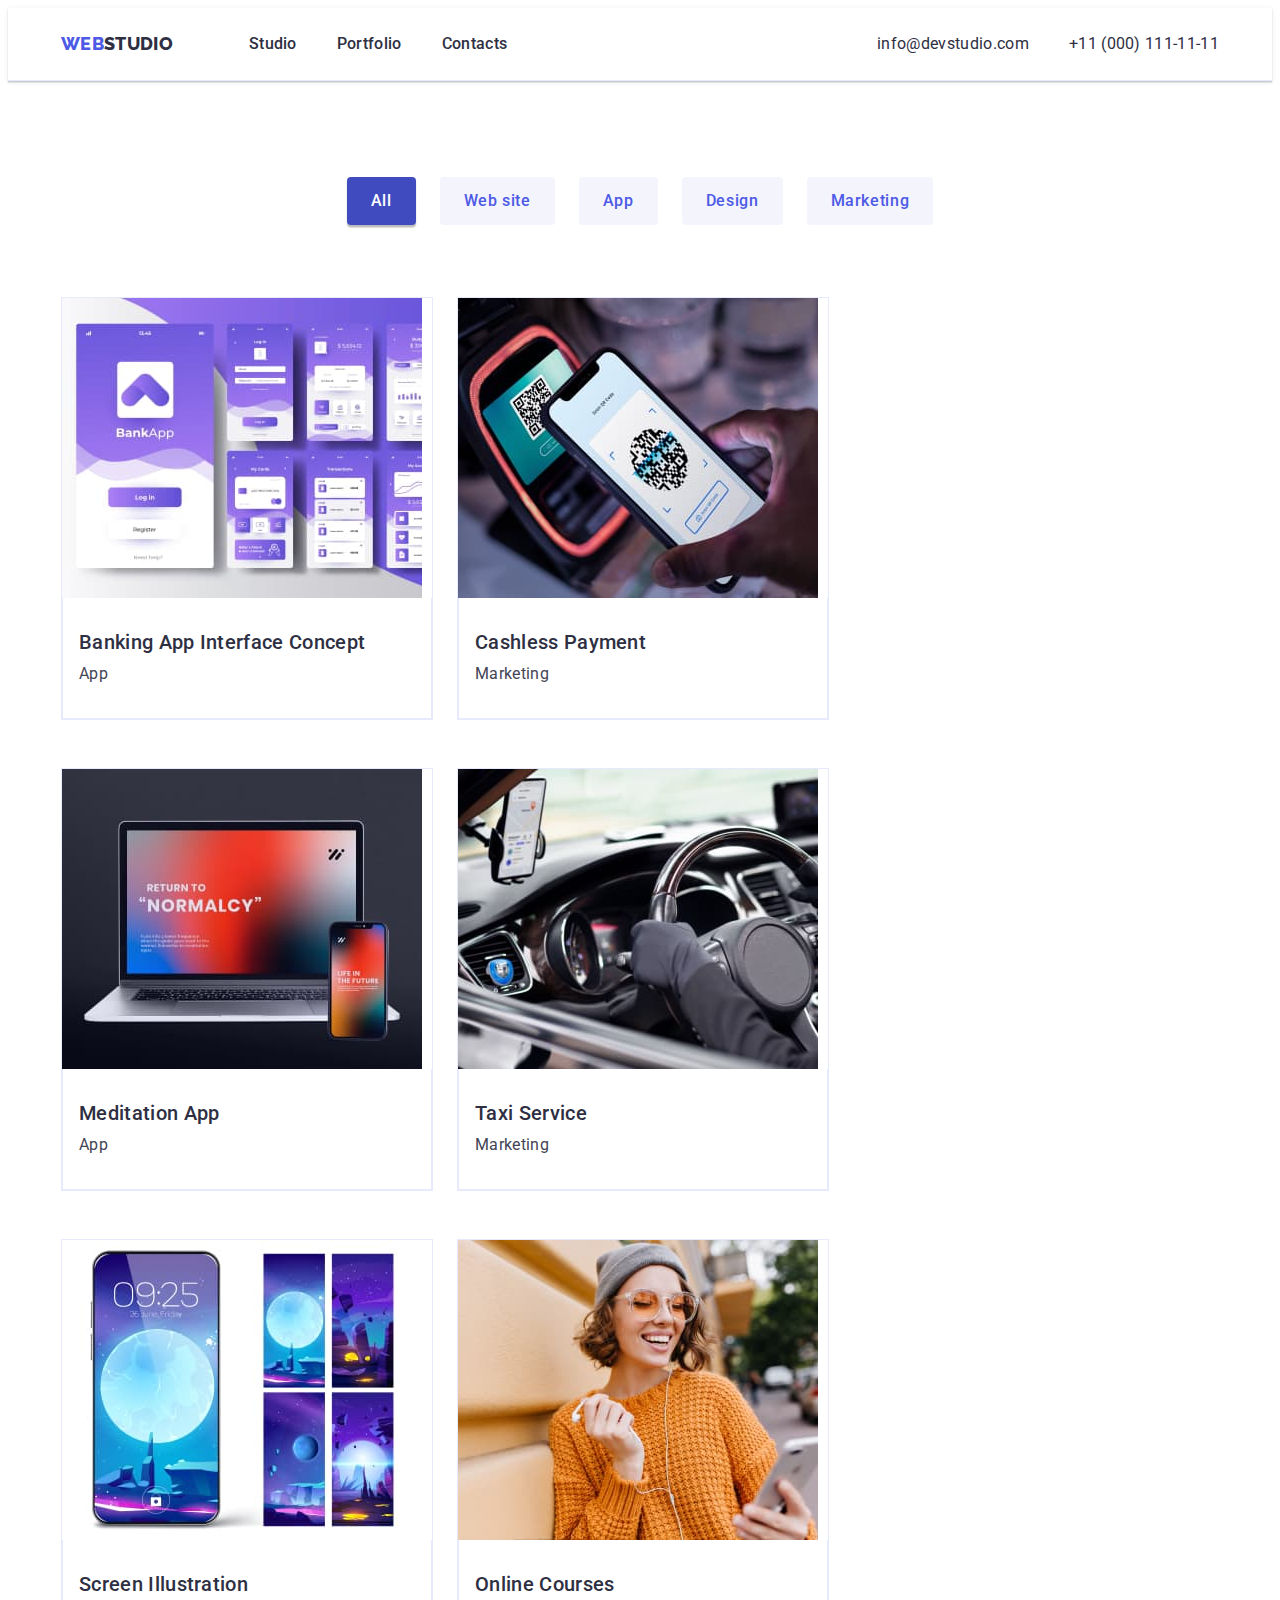
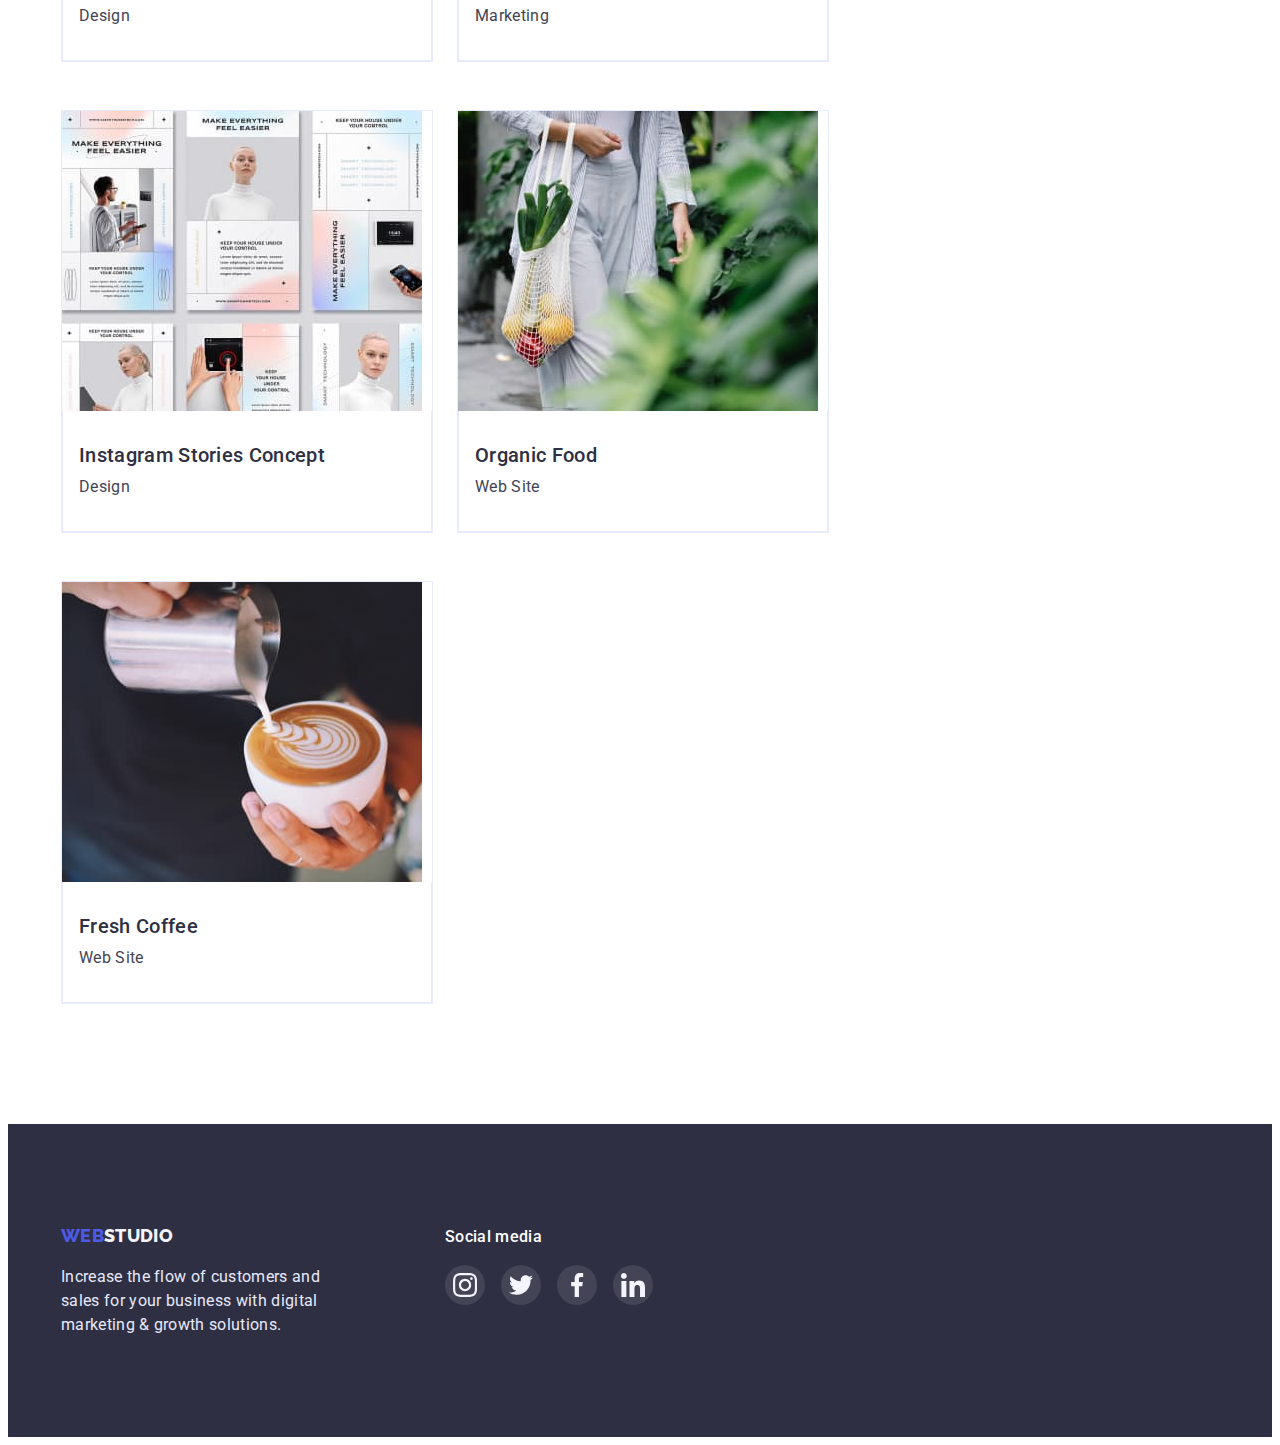
==== portfolio.html @ 4497f5fb "updates" ====
<!DOCTYPE html>
<html lang="en">
  <head>
    <meta charset="UTF-8" />
    <meta http-equiv="X-UA-Compatible" content="IE=edge" />
    <meta name="viewport" content="width=device-width, initial-scale=1.0" />
    <title>WebStudio</title>
    <link rel="preconnect" href="https://fonts.googleapis.com" />
    <link rel="preconnect" href="https://fonts.gstatic.com" crossorigin />
    <link
      href="https://fonts.googleapis.com/css2?family=Raleway:wght@800&family=Roboto:wght@400;500;700;900&display=swap"
      rel="stylesheet"
    />
    <link
      rel="stylesheet"
      href="https://cdnjs.cloudflare.com/ajax/libs/modern-normalize/1.1.0/modern-normalize.min.css"
      integrity="sha512-wpPYUAdjBVSE4KJnH1VR1HeZfpl1ub8YT/NKx4PuQ5NmX2tKuGu6U/JRp5y+Y8XG2tV+wKQpNHVUX03MfMFn9Q=="
      crossorigin="anonymous"
      referrerpolicy="no-referrer"
    />
    <link rel="stylesheet" href="./css/style.css" />
  </head>

  <body>
    <header class="header">
      <div class="container header-container">
        <nav class="header-navigation">
          <a class="header-logo logo link" href="./index.html">
            <span class="accent">Web</span>Studio</a
          >
          <ul class="header-list list">
            <li class="header-item">
              <a class="header-link link" href="./index.html">Studio</a>
            </li>
            <li class="header-item">
              <a class="header-link link" href="./portfolio.html">Portfolio</a>
            </li>
            <li class="header-item">
              <a class="header-link link" href="">Contacts</a>
            </li>
          </ul>
        </nav>

        <address class="header-address">
          <ul class="header-address-list list">
            <li class="header-contact">
              <a
                class="header-address-link link"
                href="mailto:info@devstudio.com"
                >info@devstudio.com</a
              >
            </li>
            <li class="header-contact">
              <a class="header-address-link link" href="tel:+110001111111"
                >+11 (000) 111-11-11</a
              >
            </li>
          </ul>
        </address>
      </div>
    </header>

    <main>
      <section class="projects">
        <div class="container">
          <h1 class="visually-hidden">List of Projects</h1>
          <ul class="filter-list list">
            <li class="filter-item">
              <button class="filter-button filter-current" type="button">
                All
              </button>
            </li>
            <li class="filter-item">
              <button class="filter-button" type="button">Web site</button>
            </li>
            <li class="filter-item">
              <button class="filter-button" type="button">App</button>
            </li>
            <li class="filter-item">
              <button class="filter-button" type="button">Design</button>
            </li>
            <li class="filter-item">
              <button class="filter-button" type="button">Marketing</button>
            </li>
          </ul>

          <ul class="projects-list list">
            <li class="projects-backgr">
              <a href="" class="projects-link link">
                <img src="./img/bank.jpg" alt="bankingapp" width="360" />
                <div class="projects-list-wrap">
                  <h2 class="concept-item">Banking App Interface Concept</h2>
                  <p class="projects-text">App</p>
                </div>
              </a>
            </li>

            <li class="projects-backgr">
              <a href="" class="projects-link link">
                <img
                  src="./img/payment.jpg"
                  alt="cashlesspayment"
                  width="360"
                />
                <div class="projects-list-wrap">
                  <h2 class="concept-item">Cashless Payment</h2>
                  <p class="projects-text">Marketing</p>
                </div>
              </a>
            </li>

            <li class="projects-backgr">
              <a href="" class="projects-link link">
                <img
                  src="./img/meditation.jpg"
                  alt="meditationapp"
                  width="360"
                />
                <div class="projects-list-wrap">
                  <h2 class="concept-item">Meditation App</h2>
                  <p class="projects-text">App</p>
                </div>
              </a>
            </li>

            <li class="projects-backgr">
              <a href="" class="projects-link link">
                <img src="./img/taxi.jpg" alt="taxiservice" width="360" />
                <div class="projects-list-wrap">
                  <h2 class="concept-item">Taxi Service</h2>
                  <p class="projects-text">Marketing</p>
                </div>
              </a>
            </li>

            <li class="projects-backgr">
              <a href="" class="projects-link link">
                <img
                  src="./img/screen.jpg"
                  alt="screenillustration"
                  width="360"
                />
                <div class="projects-list-wrap">
                  <h2 class="concept-item">Screen Illustration</h2>
                  <p class="projects-text">Design</p>
                </div>
              </a>
            </li>

            <li class="projects-backgr">
              <a href="" class="projects-link link">
                <img
                  src="./img/onlinecourses.jpg"
                  alt="onlinecourses"
                  width="360"
                />
                <div class="projects-list-wrap">
                  <h2 class="concept-item">Online Courses</h2>
                  <p class="projects-text">Marketing</p>
                </div>
              </a>
            </li>

            <li class="projects-backgr">
              <a href="" class="projects-link link">
                <img
                  src="./img/instagram.jpg"
                  alt="instagramstoriesconcept"
                  width="360"
                />
                <div class="projects-list-wrap">
                  <h2 class="concept-item">Instagram Stories Concept</h2>
                  <p class="projects-text">Design</p>
                </div>
              </a>
            </li>

            <li class="projects-backgr">
              <a href="" class="projects-link link">
                <img
                  src="./img/organicfood.jpg"
                  alt="organicfood"
                  width="360"
                />
                <div class="projects-list-wrap">
                  <h2 class="concept-item">Organic Food</h2>
                  <p class="projects-text">Web Site</p>
                </div>
              </a>
            </li>

            <li class="projects-backgr">
              <a href="" class="projects-link link">
                <img
                  src="./img/freshcoffee.jpg"
                  alt="freshcoffee"
                  width="360"
                />
                <div class="projects-list-wrap">
                  <h2 class="concept-item">Fresh Coffee</h2>
                  <p class="projects-text">Web Site</p>
                </div>
              </a>
            </li>
          </ul>
        </div>
      </section>
    </main>

    <!--WebStudio-->
    <footer class="footer">
      <div class="footer-container">
        <div class="footer-description">
          <a class="footer-logo logo link" href="./index.html">
            <span class="accent">Web</span
            ><span class="accent-logo">Studio</span></a
          >
          <p class="footer-text">
            Increase the flow of customers and sales for your business with
            digital marketing & growth solutions.
          </p>
        </div>
        <div class="footer-soc">
          <p class="footer-soc-title">Social media</p>
          <ul class="footer-soc-list list">
            <li class="footer-soc-item list">
              <a class="footer-soc-link link" href>
                <svg class="footer-soc-icon" width="24" height="24">
                  <use href="./images/icons.svg#icon-instagram"></use>
                </svg>
              </a>
            </li>
            <li class="footer-soc-item">
              <a class="footer-soc-link link" href>
                <svg class="footer-soc-icon" width="24" height="24">
                  <use href="./images/icons.svg#icon-twitter"></use>
                </svg>
              </a>
            </li>
            <li class="footer-soc-item">
              <a class="footer-soc-link link" href>
                <svg class="footer-soc-icon" width="24" height="24">
                  <use href="./images/icons.svg#icon-facebook"></use>
                </svg>
              </a>
            </li>
            <li class="footer-soc-item">
              <a class="footer-soc-link link" href>
                <svg class="footer-soc-icon" width="24" height="24">
                  <use href="./images/icons.svg#icon-linkedin"></use>
                </svg>
              </a>
            </li>
          </ul>
        </div>
      </div>
    </footer>
  </body>
</html>
---- css/style.css ----
:root {
--main-color:#434455;
--primary-color: #2E2F42;
--secondory-color: #F4F4FD;
--secondary-font-color:#FFFFFF;
--accent-color: #4D5AE5;
--hover-color:#404BBF;
--footer-text:#E7E9FC;

}

p,h1,h2,h3,h4,h5,h6 {
  margin: 0;
}

ul {
  margin: 0;
  padding-left: 0;
}
img {
  display: block;
}

 button {
  cursor: pointer;
 }

 address {
  font-style: normal;
 }


body {
font-family: 'Roboto', sans-serif;
color:var(--primary-color);
font-size: 16px;
line-height: 1.5;
letter-spacing: 0.02em;
}
.container {
  display: inherit;
  width: 100%;
  max-width: 1158px;
  padding: 0 15px;
  margin: 0 auto;
}

address {
  font:inherit;
}

.link {
text-decoration: none;
color: inherit;
font: inherit;
}

.list {
list-style: none;
}

.section {
  padding-bottom: 120px;
  padding-top: 120px;
}

.section-service {
  margin-top: 0;
  padding-bottom: 120px;
}
/*-------------HEADER--------------- */

.header {
  background-color:var(--secondary-font-color);
  border-bottom:1px solid var(--footer-text);
  box-shadow: 0px 2px 1px rgba(46, 47, 66, 0.08), 0px 1px 1px rgba(46, 47, 66, 0.16), 0px 1px 6px rgba(46, 47, 66, 0.08);
}

.header-container {
  display: flex;
  align-items: center;
}

.header-logo {
  display: block;
  padding-top: 24px;
  padding-bottom: 24px;
  margin-right: 76px;
}
.header-navigation {
  display: flex;
}

.accent {
  color:var(--accent-color);
}

.accent-logo {
  color: var(--secondory-color);
}

.logo {
  font-family: 'Raleway',sans-serif;
  font-weight: 800;
  font-size: 18px;
  line-height: 1.33;
  text-transform: uppercase;
}

.header-list {
  display: flex;
  font-weight: 500;
  font-size: 16px;
  line-height: 1.5;
  align-items: center;
}

.header-item :is(:hover, :focus){
 color: var(--hover-color);
}
.header-item:not(:last-child) {
margin-right: 40px;
}


.header-link {
  display: block;
  padding-top: 24px;
  padding-bottom: 24px;
  font-weight: 500;
  font-size: 16px;
  line-height: 1.5;
  letter-spacing: 0.02em;
  color: var(--primary-color);
}


.header-address {
  font-weight: 400;
  font-size: 16px;
  line-height: 1.5;
  letter-spacing: 0.02em;
  margin-left: auto;
}

.header-contact:not(:last-child) {
  margin-right: 40px;

}

.header-address-link:is(:hover,:focus){
  color:var(--hover-color);
}

.header-address-link {
  display: block;
  padding-top: 24px;
  padding-bottom: 24px;
  
}

.header-address-list {
  display: flex;
  align-items: center;
}

/*----------MAIN STUDIO--------*/

.hero {
  max-width: 1440px;
  margin-right: auto;
  margin-left: auto;
  background-image:linear-gradient(
  rgba(46, 47, 66, 0.7), 
  rgba(46, 47, 66, 0.7)), url(../images/main-people-office.jpg);
  background-repeat: no-repeat;
  background-position: center;
  background-size: cover;
  padding-top: 188px;
  padding-bottom: 188px;
  background-color: var(--primary-color);
}

.text-main {
  max-width: 496px;
  font-size: 56px;
  line-height: 1.07;
  text-align: center;
  letter-spacing: 0.02em;
  color: var(--secondary-font-color);
  margin: auto;
}

.button-hero {
  cursor: pointer;
  padding: 16px 32px;
  border: none;
  font-family: inherit;
  color: var(--secondary-font-color);
  background-color: var(--accent-color);
  box-shadow: 0px 4px 4px rgba(0, 0, 0, 0.15);
  border-radius: 4px;
  display: block;
  margin: auto;
  margin-top: 48px;
}

.button-hero:is(:hover, :focus) {
  background-color: var(--hover-color);
  color: var(--secondary-font-color);
}


.main-text {

}

.visually-hidden {
  position: absolute;
  white-space: nowrap;
  width: 1px;
  height: 1px;
  overflow: hidden;
  border: 0;
  padding: 0;
  clip: rect(0 0 0 0);
  clip-path: inset(50%);
  margin: -1px;
}

.cards-set {
  display: flex;
  gap: 24px;
 }
  .card-set {
    flex-basis: calc((100% - 72px)/4);
  }
 
  .card-icon {
  fill: var(--primary-color);
  }
  
.thumb {
display: flex;
align-items: center;
justify-content: center;
width: 264px;
height: 112px;
background-color: var(--secondory-color);
border-radius: 4px;
}

.text-name {
  margin-top: 8px;
  font-weight: 500;
  font-size: 20px;
  line-height: 1.2;
  letter-spacing: 0.02em;
  color: var(--primary-color);
}

.text-description {
  margin-top: 8px;
  font-size: 16px;
  line-height: 1.5;
  letter-spacing: 0.02em;
  color: var(--main-color);
}

.names {
  font-size: 36px;
  line-height: 1.11;
  letter-spacing: 0.02em;
  text-align: center;
  text-transform: capitalize;
  margin-bottom: 72px;
}

.list-gadget {
  display: flex;
  justify-content: space-between;
}

.gadgets {
  flex-basis: calc((100% - 48px)/3);
}

.list-teams {
  display: flex;
  gap: 24px;
}


.names-backgr {
  background: var(--secondary-font-color);
  flex-basis: calc((100% - 72px)/4);
  border-radius: 0px 0px 4px 4px;
  box-shadow: 0px 1px 6px rgba(46, 47, 66, 0.08), 0px 1px 1px rgba(46, 47, 66, 0.16), 0px 2px 1px rgba(46, 47, 66, 0.08);
}



.teams {
  font-weight: 500;
  font-size: 20px;
  line-height: 1.2;
  letter-spacing: 0.02em;
  text-align: center;
  margin-bottom: 8px;
}

.paragraph-text {
 text-align: center;
 color: var(--main-color);
 margin-bottom: 8px;
}

.list-team-wrap {
  padding-top: 32px;
  padding-bottom: 32px;
  padding-left: 16px;
  padding-right: 16px;
}

.teams-soc-list {
  display: flex;
  justify-content: center;
  gap: 24px;
}

.teams-soc-item {
  width: 40px;
  height: 40px;
}

.teams-soc-link {
  width: 100%;
  height: 100%;
  border-radius: 50%;
  display: flex;
  justify-content: center;
  align-items: center;
  background-color: var(--accent-color);
}

.teams-soc-icon {
  fill: var(--secondory-color);
}

.teams-soc-link:is(:hover, :focus) {
  background-color: var(--hover-color);
}


/*-------------MAIN PORTFOLIO---------*/

.filter-list {
  font-weight: 500;
  font-size: 16px;
  line-height: 1.5px;
  color:var(--accent-color);
  display: flex;
  justify-content: center;
  margin-bottom: 72px;
}

.filter-item:not(:last-child) {
 margin-right: 24px;
}

.filter-button {
font-family: inherit;
cursor: pointer;
border: var(--footer-text);
background-color: var(--secondory-color);
padding: 12px 24px;
border-radius: 4px;
color: var(--accent-color);
font-weight: 500;
font-size: 16px;
line-height: 1.5;
letter-spacing: 0.04em;
}

.filter-button:is(:hover,:focus, .filter-current) {
  background-color: var(--hover-color);
  color: var(--secondary-font-color);
  border-color: transparent;
}

.filter-button:is(:hover,:focus, .filter-current) {
  box-shadow: 0px 3px 1px rgba(0, 0, 0, 0.1), 0px 2px 1px rgba(0, 0, 0, 0.08), 0px 2px 2px rgba(0, 0, 0, 0.12);
}
.concept-item {
  font-weight: 500;
  font-size: 20px;
  line-height: 1.2;
  color: var(--primary-color);
  margin-bottom: 8px;
}
 .projects {
  padding-top: 96px;
  padding-bottom: 120px;
 }

.projects-backgr {
  background-color: var(--secondary-font-color);
  flex-basis: calc((100% - 48px)/3);
  width: 360px;
  border: 1px solid var(--footer-text);
}


.projects-list {
  display: flex;
  flex-wrap: wrap;
  column-gap: 24px;
  row-gap: 48px;

}
.projects-text {
font-size: 16px;
line-height: 1.5;
color: var(--main-color);
}

.projects-list-wrap {
  border-left: 1px solid var(--footer-text);
  border-bottom: 1px solid var(--footer-text);
  border-right: 1px solid var(--footer-text);
  padding-left: 16px;
  padding-right: 16px;
  padding-top: 32px;
  padding-bottom: 32px;
}

.projects-link {
display: block;
}

.projects-link:is(:hover, :focus) {
box-shadow: 0px 1px 6px rgba(46, 47, 66, 0.08), 0px 1px 1px rgba(46, 47, 66, 0.16), 0px 2px 1px rgba(46, 47, 66, 0.08);
}

.section-inverse {
  background-color: var(--secondory-color);
}


.customers-title {
font-weight: 700;
  font-size: 36px;
  line-height: 1.11;
  text-align: center;
  letter-spacing: 0.02em;
  text-transform: capitalize;
  color: var(--primary-color);
  margin-bottom: 72px;
}




.customers-item {
flex-basis: calc((100%-120px)/6);
width: 168px;
height: 88px;
}

.customers-list {
display: flex;
gap: 24px;
}

.customers-link {
display: flex;
align-items: center;
justify-content: center;
height: 100%;
width: 100%;
border: 1px solid #8E8F99;
border-radius: 4px;
color: #8E8F99;
 }

.customers-link:is(:hover, :focus) {
  border-color: var(--hover-color);
  color: var(--hover-color);
}

 .customers-icon {
  fill: currentColor;
 }

/*-------FOOTER--------*/

.footer-logo {

}


.footer-text {
color: var(--footer-text);
font-size: 16px;
line-height: 1.5;
letter-spacing: 0.02em;
max-width: 264px;
margin-top: 16px;
}

.footer {
background-color: var(--primary-color);
padding-top: 100px;
padding-bottom: 100px;
}

.footer-container {
  display: flex;
  align-items: baseline;
  max-width: 1158px;
  margin: 0 auto;
}

.footer-soc-title {
  font-weight: 500;
  font-size: 16px;
  line-height: 1.5;
  letter-spacing: 0.02em;
  color: var(--secondary-font-color);
  margin-bottom: 16px;
}

.footer-soc {
  margin-left: 120px;
}

 .footer-soc-list {
  display: flex;
  gap: 16px;
 }

 .footer-soc-item {
  width: 40px;
  height: 40px;
  border-radius: 50%;
  background-color: rgba(255, 255, 255, 0.1);;
 }

 .footer-soc-link {
  width: 100%;
  height: 100%;
  display: flex;
  justify-content: center;
  align-items: center;
  
 }

 .footer-soc-icon {
  fill:var(--secondory-color);
  
 }

 .footer-soc-link:is(:hover, :focus) {
  border-radius: 50%;
  background-color: #31D0AA;
 }

 .backdrop {
  position: fixed;
  top: 0;
  width: 100%;
  height: 100%;
  background-color: rgba(46, 47, 66, 0.4);

 }

 .modal {
  position: absolute;
  top: 50%;
  left: 50%;
  transform: translate(-50%, -50%);
  width: 408px;
  min-height: 576px;
  background: #FCFCFC;
  box-shadow: 0px 1px 1px rgba(0, 0, 0, 0.14), 0px 1px 3px rgba(0, 0, 0, 0.12), 0px 2px 1px rgba(0, 0, 0, 0.2);
  border-radius: 4px;
  padding: 24px;
  
 }

 .modal-close {
  width: 24px;
  height: 24px;
  background: #E7E9FC;
  border: 1px solid rgba(0, 0, 0, 0.1);
  border-radius: 50%;
  display: flex;
  align-items: center;
  justify-content: center;
  margin-left: auto;
  padding: 0;
}



.is-hidden {
  opacity: 0;
  visibility: hidden;
  pointer-events: none;
}
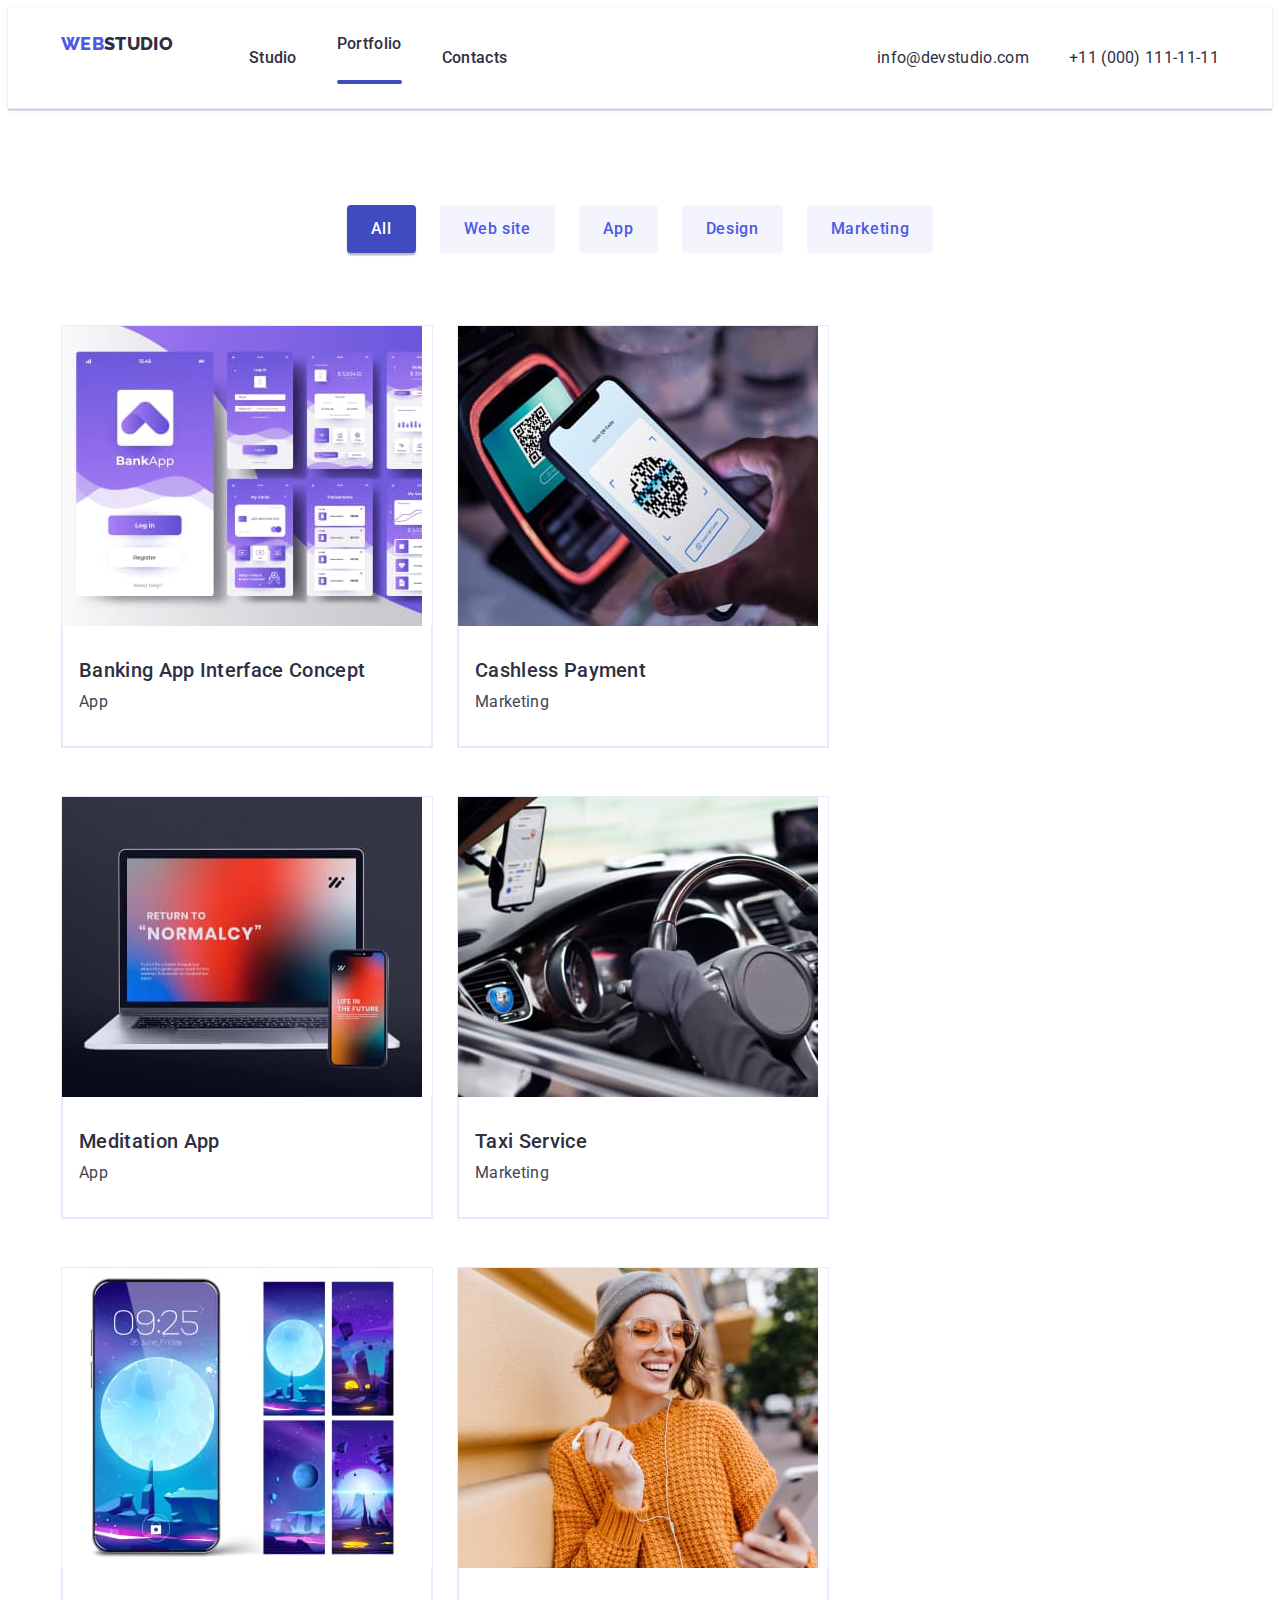
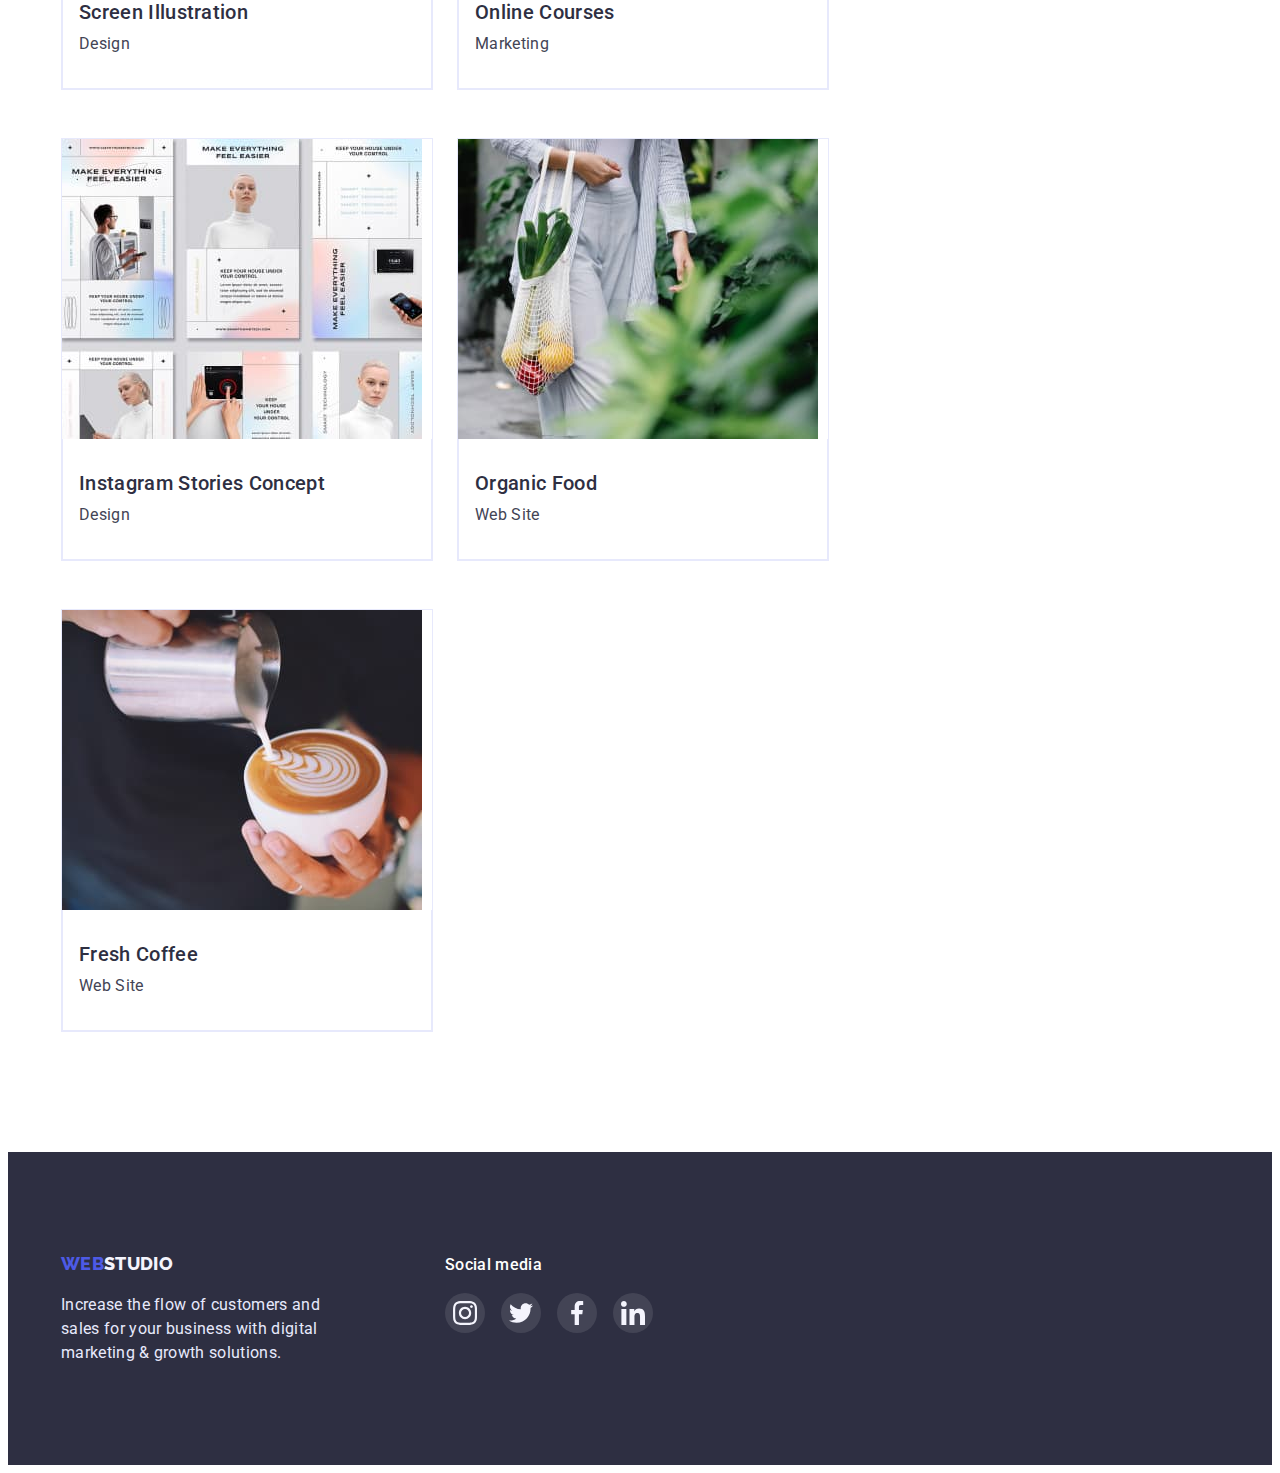
==== commit d07dc564: "updates" ====
--- a/portfolio.html
+++ b/portfolio.html
@@ -33,7 +33,7 @@
               <a class="header-link link" href="./index.html">Studio</a>
             </li>
             <li class="header-item">
-              <a class="header-link link" href="./portfolio.html">Portfolio</a>
+              <a class="header-link link header-under" href="./portfolio.html">Portfolio</a>
             </li>
             <li class="header-item">
               <a class="header-link link" href="">Contacts</a>
@@ -86,8 +86,13 @@
 
           <ul class="projects-list list">
             <li class="projects-backgr">
-              <a href="" class="projects-link link">
+              <div class="projects-cover-wrap">
+                <a href="" class="projects-link link">
                 <img src="./img/bank.jpg" alt="bankingapp" width="360" />
+                <p class="projects-cover-text">
+                  14 Stylish and User-Friendly App Design Concepts · Task Manager App · Calorie Tracker App · Exotic Fruit Ecommerce App · Cloud Storage App
+                </p>
+              </div>
                 <div class="projects-list-wrap">
                   <h2 class="concept-item">Banking App Interface Concept</h2>
                   <p class="projects-text">App</p>
@@ -96,12 +101,17 @@
             </li>
 
             <li class="projects-backgr">
-              <a href="" class="projects-link link">
+              <div class="projects-cover-wrap">
+                <a href="" class="projects-link link">
                 <img
                   src="./img/payment.jpg"
                   alt="cashlesspayment"
                   width="360"
                 />
+                <p class="projects-cover-text">
+                  14 Stylish and User-Friendly App Design Concepts · Task Manager App · Calorie Tracker App · Exotic Fruit Ecommerce App · Cloud Storage App
+                </p>
+              </div>
                 <div class="projects-list-wrap">
                   <h2 class="concept-item">Cashless Payment</h2>
                   <p class="projects-text">Marketing</p>
@@ -110,12 +120,17 @@
             </li>
 
             <li class="projects-backgr">
-              <a href="" class="projects-link link">
+              <div class="projects-cover-wrap">
+                <a href="" class="projects-link link">
                 <img
                   src="./img/meditation.jpg"
                   alt="meditationapp"
                   width="360"
                 />
+                <p class="projects-cover-text">
+                  14 Stylish and User-Friendly App Design Concepts · Task Manager App · Calorie Tracker App · Exotic Fruit Ecommerce App · Cloud Storage App
+                </p>
+              </div>
                 <div class="projects-list-wrap">
                   <h2 class="concept-item">Meditation App</h2>
                   <p class="projects-text">App</p>
@@ -124,8 +139,13 @@
             </li>
 
             <li class="projects-backgr">
-              <a href="" class="projects-link link">
+               <div class="projects-cover-wrap">
+                <a href="" class="projects-link link">
                 <img src="./img/taxi.jpg" alt="taxiservice" width="360" />
+                <p class="projects-cover-text">
+                  14 Stylish and User-Friendly App Design Concepts · Task Manager App · Calorie Tracker App · Exotic Fruit Ecommerce App · Cloud Storage App
+                </p>
+              </div>
                 <div class="projects-list-wrap">
                   <h2 class="concept-item">Taxi Service</h2>
                   <p class="projects-text">Marketing</p>
@@ -134,12 +154,17 @@
             </li>
 
             <li class="projects-backgr">
-              <a href="" class="projects-link link">
+              <div class="projects-cover-wrap">
+                <a href="" class="projects-link link">
                 <img
                   src="./img/screen.jpg"
                   alt="screenillustration"
                   width="360"
                 />
+                <p class="projects-cover-text">
+                  14 Stylish and User-Friendly App Design Concepts · Task Manager App · Calorie Tracker App · Exotic Fruit Ecommerce App · Cloud Storage App
+                </p>
+              </div>
                 <div class="projects-list-wrap">
                   <h2 class="concept-item">Screen Illustration</h2>
                   <p class="projects-text">Design</p>
@@ -148,12 +173,17 @@
             </li>
 
             <li class="projects-backgr">
-              <a href="" class="projects-link link">
+              <div class="projects-cover-wrap">
+                <a href="" class="projects-link link">
                 <img
                   src="./img/onlinecourses.jpg"
                   alt="onlinecourses"
                   width="360"
                 />
+                <p class="projects-cover-text">
+                  14 Stylish and User-Friendly App Design Concepts · Task Manager App · Calorie Tracker App · Exotic Fruit Ecommerce App · Cloud Storage App
+                </p>
+              </div>
                 <div class="projects-list-wrap">
                   <h2 class="concept-item">Online Courses</h2>
                   <p class="projects-text">Marketing</p>
@@ -162,12 +192,17 @@
             </li>
 
             <li class="projects-backgr">
-              <a href="" class="projects-link link">
+<div class="projects-cover-wrap">
+ <a href="" class="projects-link link">
                 <img
                   src="./img/instagram.jpg"
                   alt="instagramstoriesconcept"
                   width="360"
-                />
+                />               
+                <p class="projects-cover-text">
+                  14 Stylish and User-Friendly App Design Concepts · Task Manager App · Calorie Tracker App · Exotic Fruit Ecommerce App · Cloud Storage App
+                </p>
+              </div>
                 <div class="projects-list-wrap">
                   <h2 class="concept-item">Instagram Stories Concept</h2>
                   <p class="projects-text">Design</p>
@@ -176,12 +211,17 @@
             </li>
 
             <li class="projects-backgr">
-              <a href="" class="projects-link link">
+              <div class="projects-cover-wrap">
+             <a href="" class="projects-link link">
                 <img
                   src="./img/organicfood.jpg"
                   alt="organicfood"
                   width="360"
                 />
+                <p class="projects-cover-text">
+                  14 Stylish and User-Friendly App Design Concepts · Task Manager App · Calorie Tracker App · Exotic Fruit Ecommerce App · Cloud Storage App
+                </p>
+              </div>
                 <div class="projects-list-wrap">
                   <h2 class="concept-item">Organic Food</h2>
                   <p class="projects-text">Web Site</p>
@@ -190,12 +230,17 @@
             </li>
 
             <li class="projects-backgr">
-              <a href="" class="projects-link link">
+              <div class="projects-cover-wrap">
+             <a href="" class="projects-link link">
                 <img
                   src="./img/freshcoffee.jpg"
                   alt="freshcoffee"
                   width="360"
                 />
+                <p class="projects-cover-text">
+                  14 Stylish and User-Friendly App Design Concepts · Task Manager App · Calorie Tracker App · Exotic Fruit Ecommerce App · Cloud Storage App
+                </p>
+              </div>
                 <div class="projects-list-wrap">
                   <h2 class="concept-item">Fresh Coffee</h2>
                   <p class="projects-text">Web Site</p>
--- a/css/style.css
+++ b/css/style.css
@@ -133,6 +133,21 @@
   letter-spacing: 0.02em;
   color: var(--primary-color);
 }
+
+.header-under::after {
+  content: '';
+  display: block;
+  width: 100%;
+  height: 4px;
+  left: 0px;
+  bottom: 0px;
+  margin-top: 24px;
+  background: #404BBF;
+  border-radius: 2px;
+  opacity: 1;
+  transition: opacity 250mscubic-bezier(0.4, 0, 0.2, 1);
+}
+
 
 
 .header-address {
@@ -424,6 +439,42 @@
 color: var(--main-color);
 }
 
+.projects-cover-wrap {
+  position: relative;
+  overflow: hidden;
+}
+
+ .projects-cover-wrap::before {
+  display: block;
+  content: '';
+  position: absolute;
+  width: 100%;
+  height: 100%;
+  transform: translateY(0);
+}
+
+.projects-cover-text {
+  position: absolute;
+  top: 0;
+  font-weight: 400;
+  font-size: 16px;
+  line-height: 1.5;
+  letter-spacing: 0.02em;
+  color: #F4F4FD;
+  padding: 40px 32px 164px 32px;
+  background: #4D5AE5; 
+  transform:  translateY(100%);
+  transition: transform 250ms cubic-bezier(0.4, 0, 0.2, 1);
+  overflow: auto;
+
+}
+
+.projects-backgr:hover .projects-cover-text, 
+.projects-backgr:focus .projects-cover-text {
+  transform: translateY(0);
+  
+}
+
 .projects-list-wrap {
   border-left: 1px solid var(--footer-text);
   border-bottom: 1px solid var(--footer-text);
@@ -436,6 +487,8 @@
 
 .projects-link {
 display: block;
+max-width: 100%;
+height: auto;
 }
 
 .projects-link:is(:hover, :focus) {
@@ -571,21 +624,25 @@
   width: 100%;
   height: 100%;
   background-color: rgba(46, 47, 66, 0.4);
-
+  transition: opacity 250ms cubic-bezier(0.4, 0, 0.2, 1), visibility 250ms cubic-bezier(0.4, 0, 0.2, 1);
  }
 
  .modal {
   position: absolute;
   top: 50%;
   left: 50%;
-  transform: translate(-50%, -50%);
+  transform: translate(-50%, -50%) scale(1);
   width: 408px;
   min-height: 576px;
   background: #FCFCFC;
   box-shadow: 0px 1px 1px rgba(0, 0, 0, 0.14), 0px 1px 3px rgba(0, 0, 0, 0.12), 0px 2px 1px rgba(0, 0, 0, 0.2);
   border-radius: 4px;
   padding: 24px;
-  
+  transition: transform 250ms cubic-bezier(0.4, 0, 0.2, 1);
+ }
+
+ .backdrop.is-hidden .modal {
+  transform: translate(-50%, -50%) scale(0);
  }
 
  .modal-close {
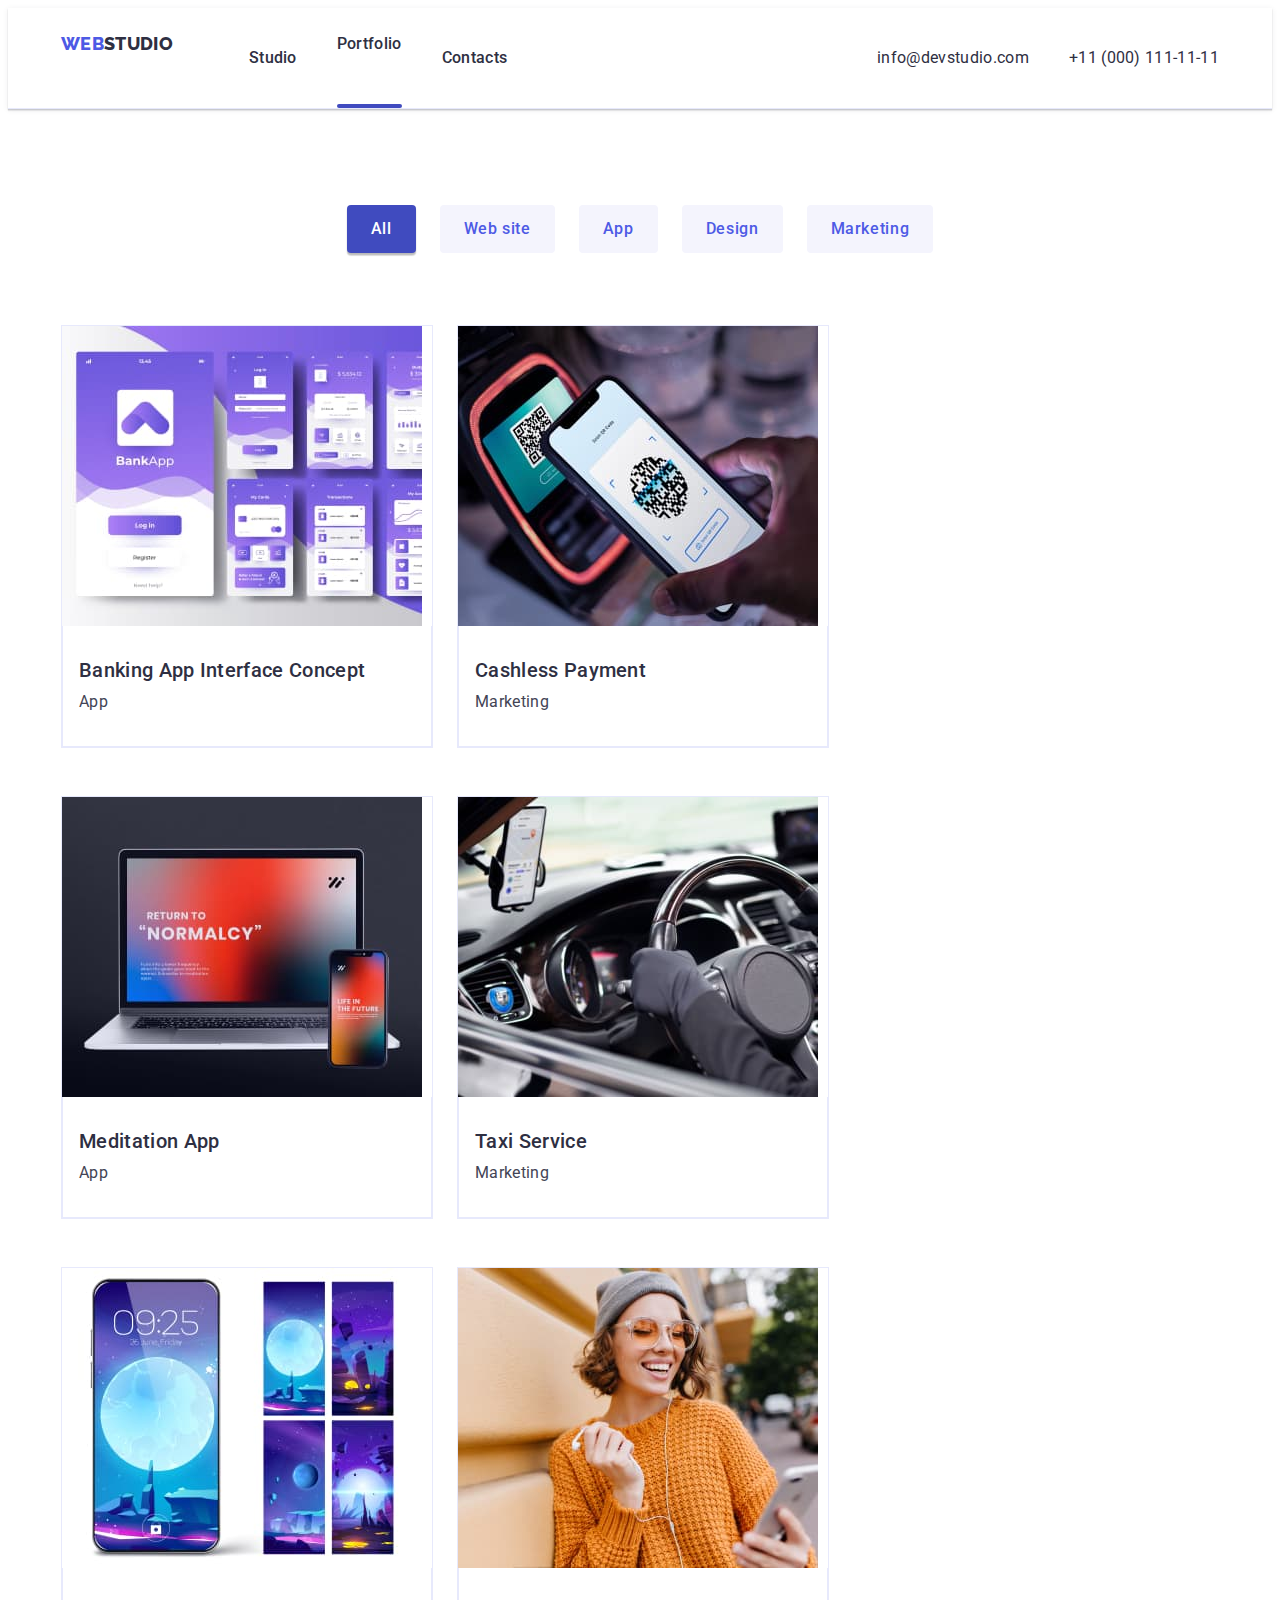
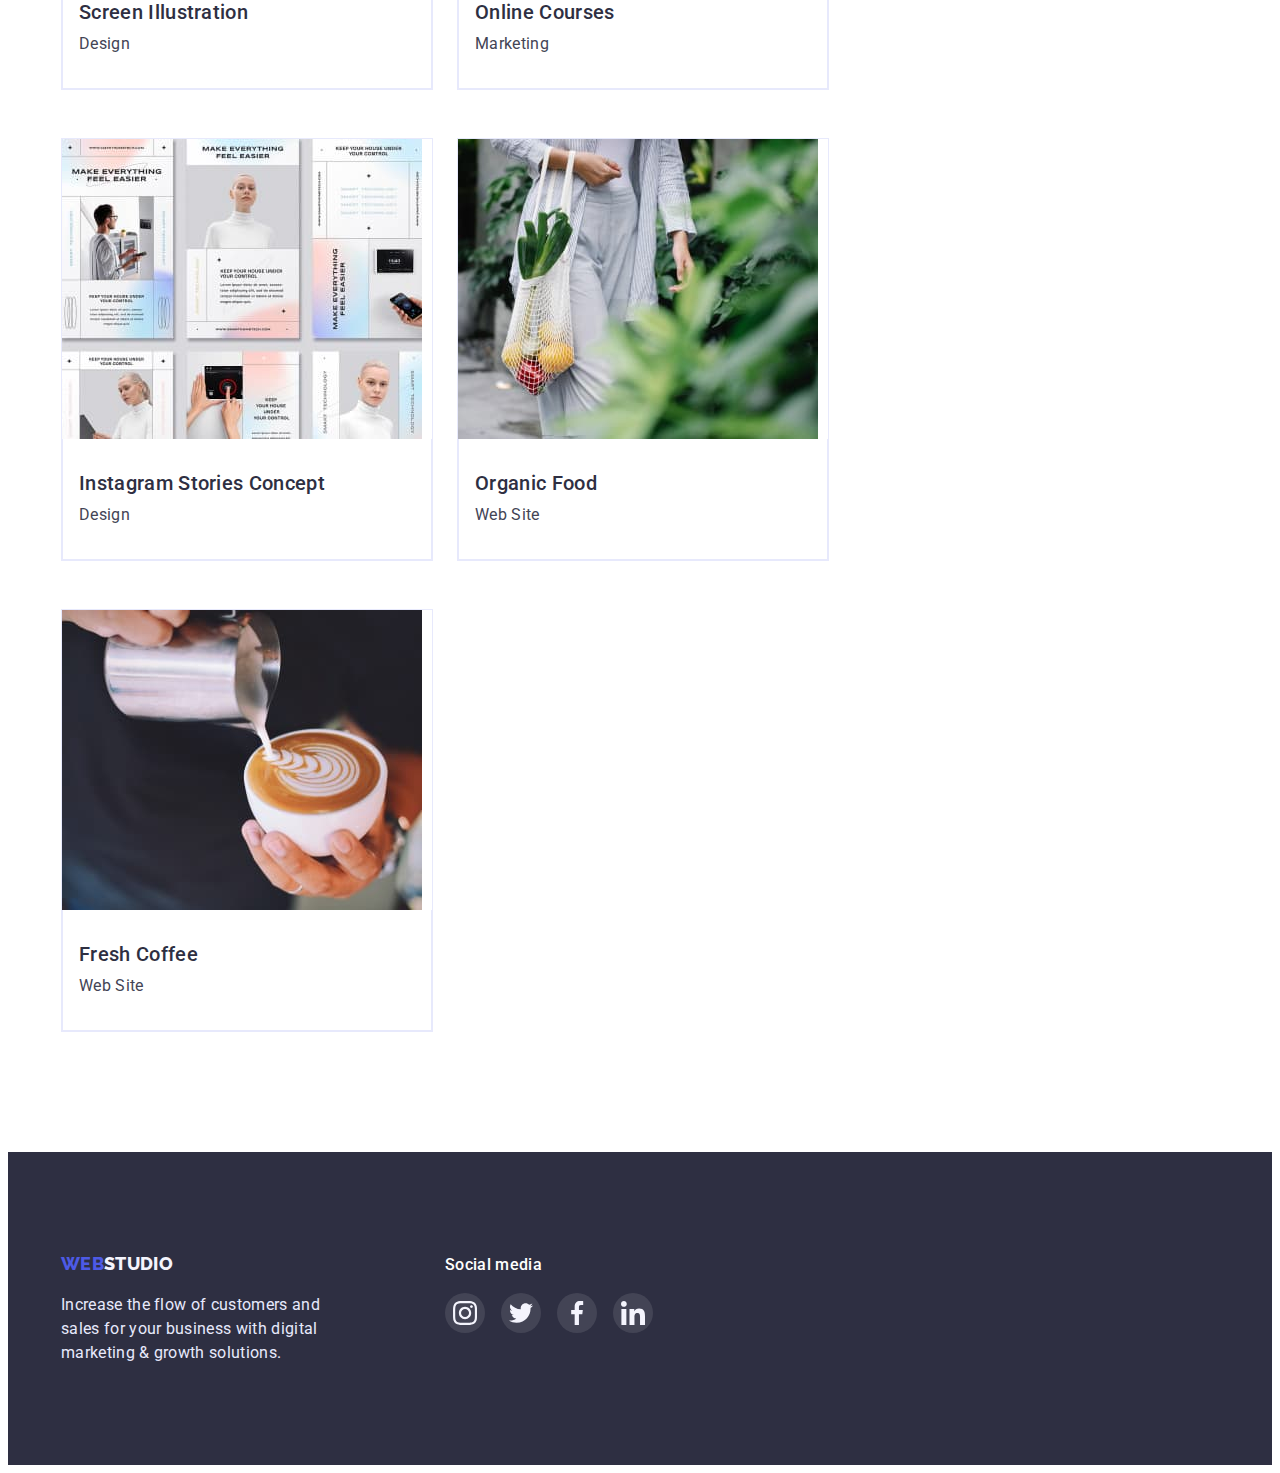
==== commit 0fc656ed: "updates" ====
--- a/portfolio.html
+++ b/portfolio.html
@@ -32,8 +32,8 @@
             <li class="header-item">
               <a class="header-link link" href="./index.html">Studio</a>
             </li>
-            <li class="header-item">
-              <a class="header-link link header-under" href="./portfolio.html">Portfolio</a>
+            <li class="header-item under">
+              <a class="header-link link " href="./portfolio.html">Portfolio</a>
             </li>
             <li class="header-item">
               <a class="header-link link" href="">Contacts</a>
--- a/css/style.css
+++ b/css/style.css
@@ -134,7 +134,7 @@
   color: var(--primary-color);
 }
 
-.header-under::after {
+.under::after {
   content: '';
   display: block;
   width: 100%;
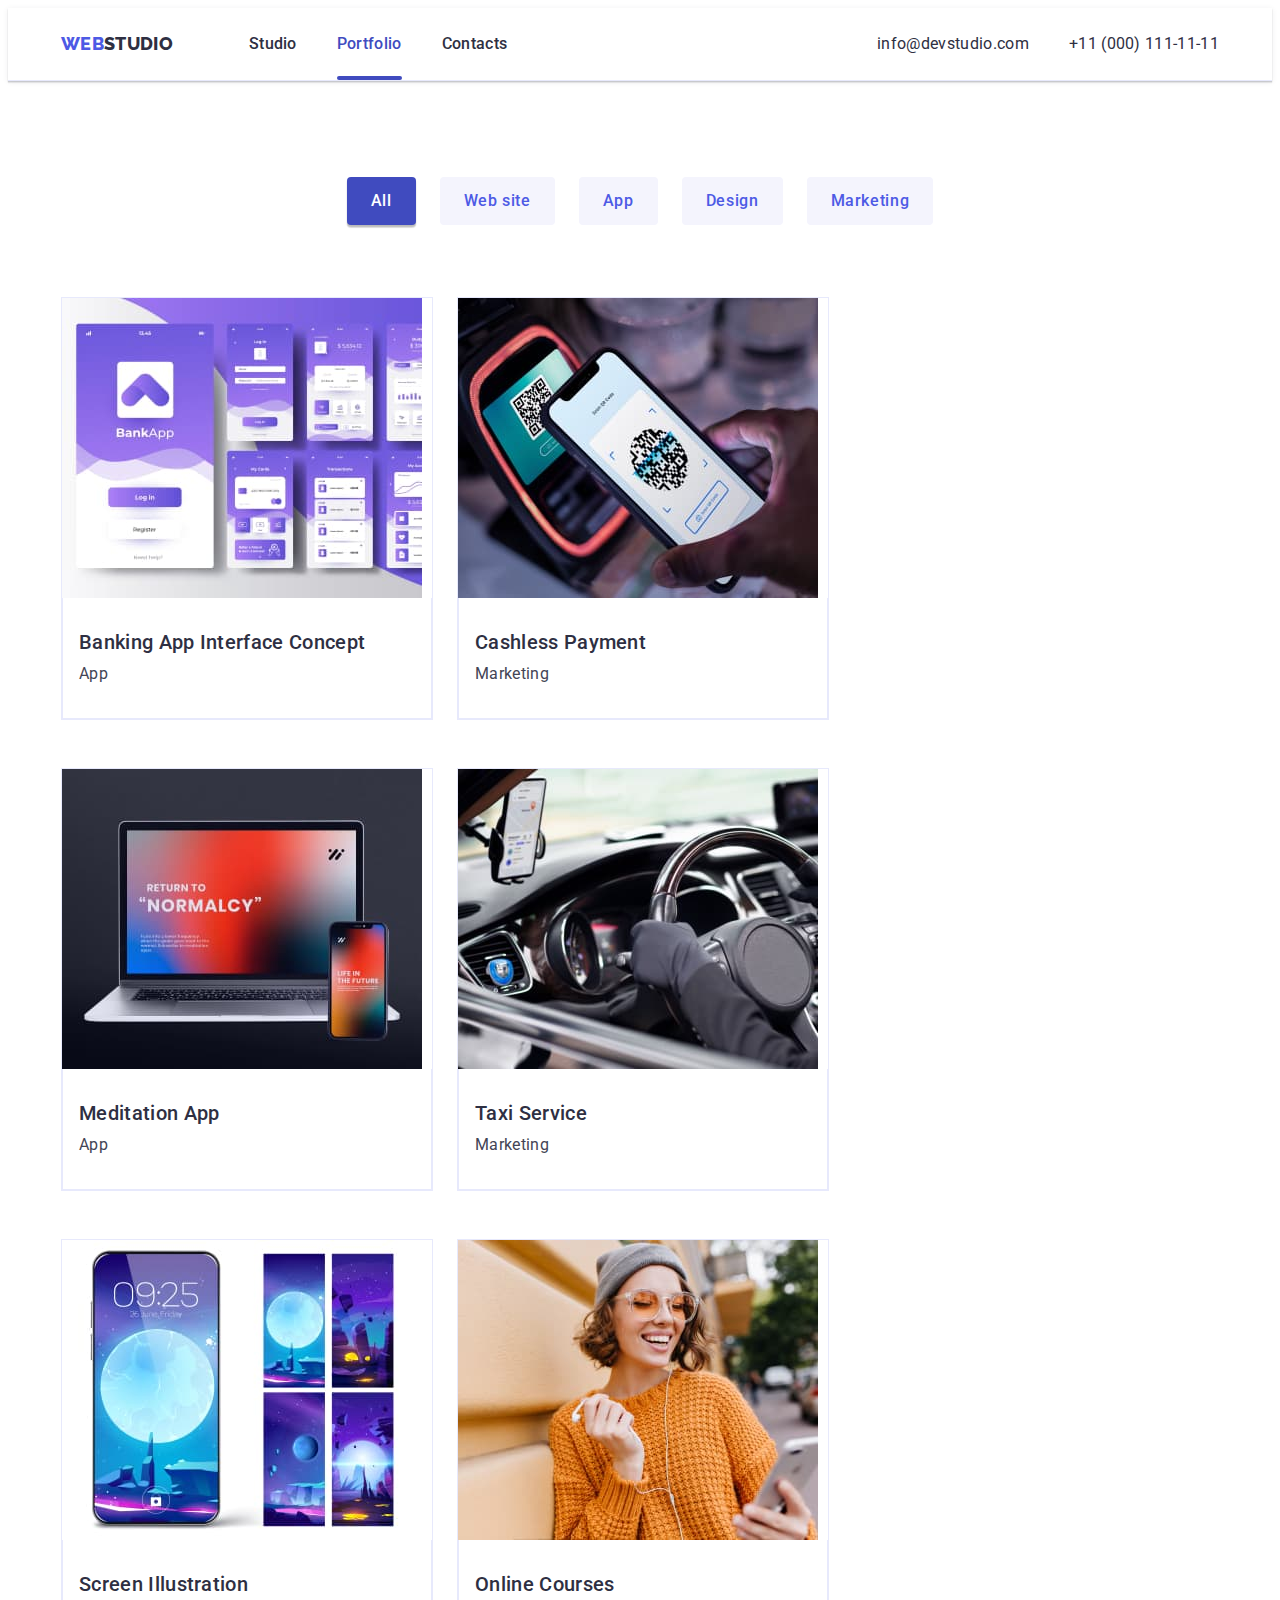
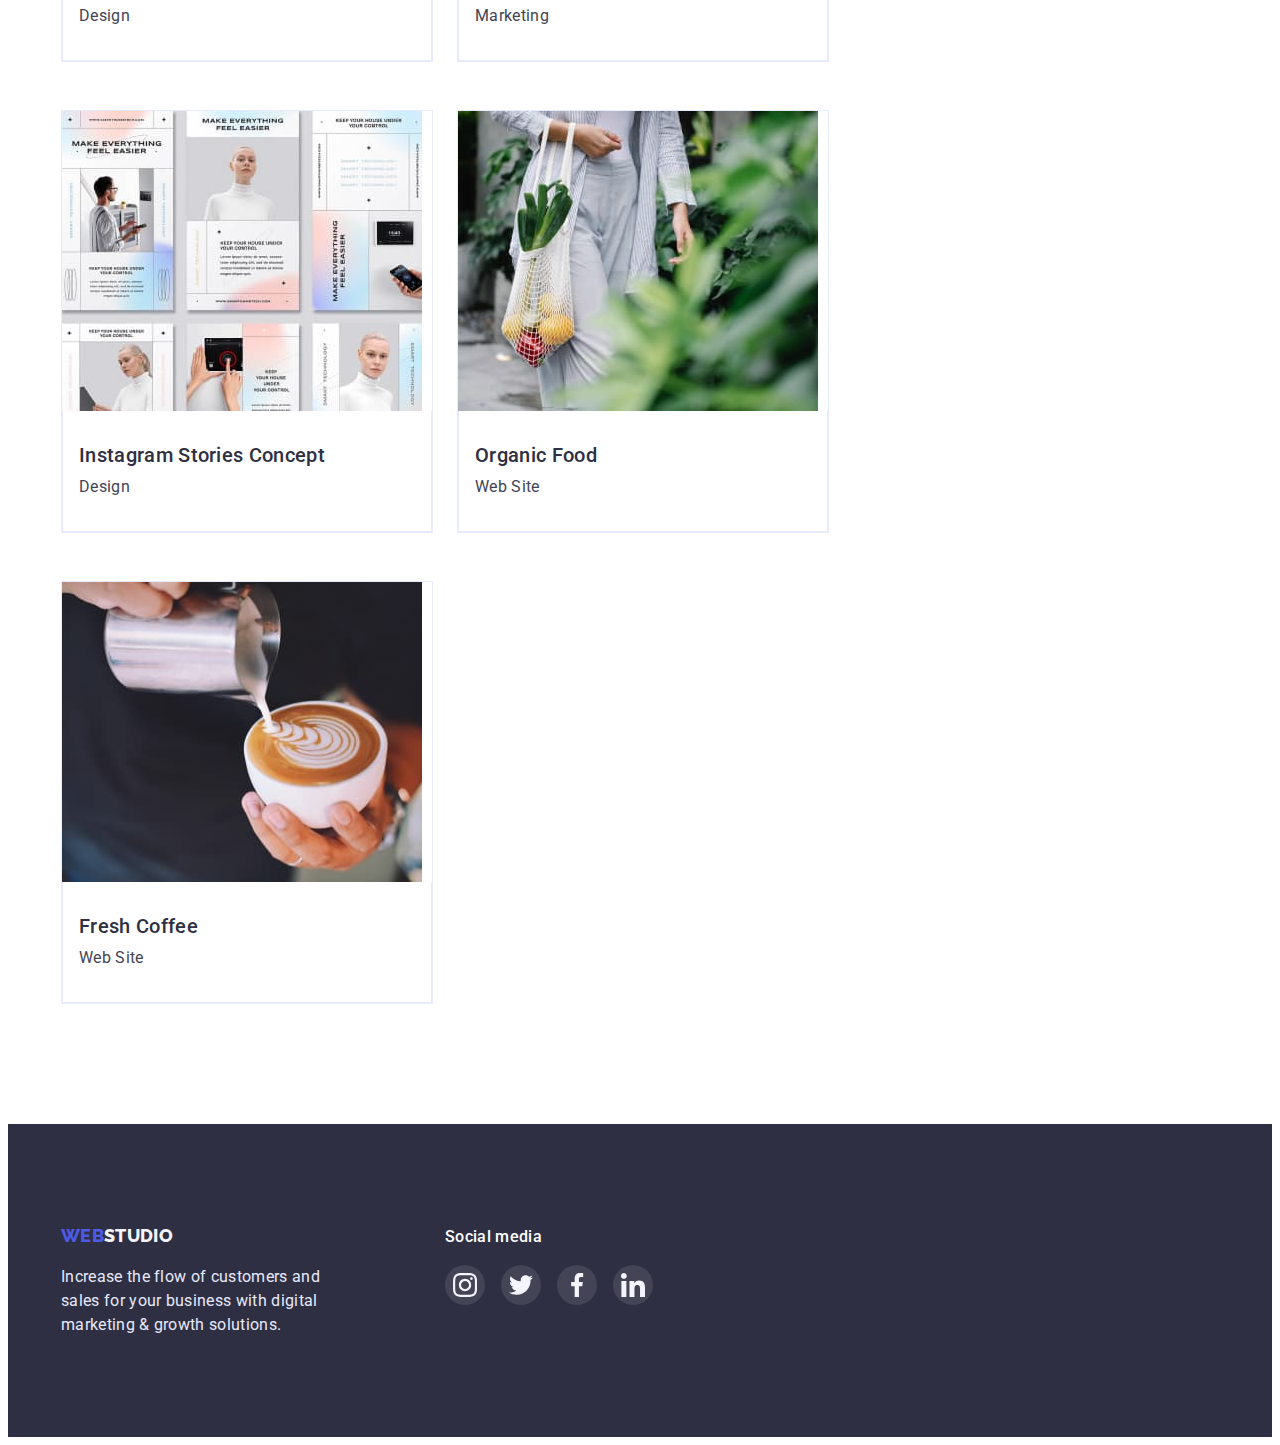
==== commit 18fad5b3: "updates" ====
--- a/portfolio.html
+++ b/portfolio.html
@@ -32,8 +32,10 @@
             <li class="header-item">
               <a class="header-link link" href="./index.html">Studio</a>
             </li>
-            <li class="header-item under">
-              <a class="header-link link " href="./portfolio.html">Portfolio</a>
+            <li class="header-item">
+              <a class="header-link link under" href="./portfolio.html"
+                >Portfolio</a
+              >
             </li>
             <li class="header-item">
               <a class="header-link link" href="">Contacts</a>
@@ -86,13 +88,15 @@
 
           <ul class="projects-list list">
             <li class="projects-backgr">
-              <div class="projects-cover-wrap">
-                <a href="" class="projects-link link">
-                <img src="./img/bank.jpg" alt="bankingapp" width="360" />
-                <p class="projects-cover-text">
-                  14 Stylish and User-Friendly App Design Concepts · Task Manager App · Calorie Tracker App · Exotic Fruit Ecommerce App · Cloud Storage App
-                </p>
-              </div>
+              <a href="" class="projects-link link">
+                <div class="projects-cover-wrap">
+                  <img src="./img/bank.jpg" alt="bankingapp" width="360" />
+                  <p class="projects-cover-text">
+                    14 Stylish and User-Friendly App Design Concepts · Task
+                    Manager App · Calorie Tracker App · Exotic Fruit Ecommerce
+                    App · Cloud Storage App
+                  </p>
+                </div>
                 <div class="projects-list-wrap">
                   <h2 class="concept-item">Banking App Interface Concept</h2>
                   <p class="projects-text">App</p>
@@ -101,17 +105,19 @@
             </li>
 
             <li class="projects-backgr">
-              <div class="projects-cover-wrap">
-                <a href="" class="projects-link link">
-                <img
-                  src="./img/payment.jpg"
-                  alt="cashlesspayment"
-                  width="360"
-                />
-                <p class="projects-cover-text">
-                  14 Stylish and User-Friendly App Design Concepts · Task Manager App · Calorie Tracker App · Exotic Fruit Ecommerce App · Cloud Storage App
-                </p>
-              </div>
+              <a href="" class="projects-link link">
+                <div class="projects-cover-wrap">
+                  <img
+                    src="./img/payment.jpg"
+                    alt="cashlesspayment"
+                    width="360"
+                  />
+                  <p class="projects-cover-text">
+                    14 Stylish and User-Friendly App Design Concepts · Task
+                    Manager App · Calorie Tracker App · Exotic Fruit Ecommerce
+                    App · Cloud Storage App
+                  </p>
+                </div>
                 <div class="projects-list-wrap">
                   <h2 class="concept-item">Cashless Payment</h2>
                   <p class="projects-text">Marketing</p>
@@ -120,17 +126,19 @@
             </li>
 
             <li class="projects-backgr">
-              <div class="projects-cover-wrap">
-                <a href="" class="projects-link link">
-                <img
-                  src="./img/meditation.jpg"
-                  alt="meditationapp"
-                  width="360"
-                />
-                <p class="projects-cover-text">
-                  14 Stylish and User-Friendly App Design Concepts · Task Manager App · Calorie Tracker App · Exotic Fruit Ecommerce App · Cloud Storage App
-                </p>
-              </div>
+              <a href="" class="projects-link link">
+                <div class="projects-cover-wrap">
+                  <img
+                    src="./img/meditation.jpg"
+                    alt="meditationapp"
+                    width="360"
+                  />
+                  <p class="projects-cover-text">
+                    14 Stylish and User-Friendly App Design Concepts · Task
+                    Manager App · Calorie Tracker App · Exotic Fruit Ecommerce
+                    App · Cloud Storage App
+                  </p>
+                </div>
                 <div class="projects-list-wrap">
                   <h2 class="concept-item">Meditation App</h2>
                   <p class="projects-text">App</p>
@@ -139,13 +147,15 @@
             </li>
 
             <li class="projects-backgr">
-               <div class="projects-cover-wrap">
-                <a href="" class="projects-link link">
-                <img src="./img/taxi.jpg" alt="taxiservice" width="360" />
-                <p class="projects-cover-text">
-                  14 Stylish and User-Friendly App Design Concepts · Task Manager App · Calorie Tracker App · Exotic Fruit Ecommerce App · Cloud Storage App
-                </p>
-              </div>
+              <a href="" class="projects-link link">
+                <div class="projects-cover-wrap">
+                  <img src="./img/taxi.jpg" alt="taxiservice" width="360" />
+                  <p class="projects-cover-text">
+                    14 Stylish and User-Friendly App Design Concepts · Task
+                    Manager App · Calorie Tracker App · Exotic Fruit Ecommerce
+                    App · Cloud Storage App
+                  </p>
+                </div>
                 <div class="projects-list-wrap">
                   <h2 class="concept-item">Taxi Service</h2>
                   <p class="projects-text">Marketing</p>
@@ -154,17 +164,19 @@
             </li>
 
             <li class="projects-backgr">
-              <div class="projects-cover-wrap">
-                <a href="" class="projects-link link">
-                <img
-                  src="./img/screen.jpg"
-                  alt="screenillustration"
-                  width="360"
-                />
-                <p class="projects-cover-text">
-                  14 Stylish and User-Friendly App Design Concepts · Task Manager App · Calorie Tracker App · Exotic Fruit Ecommerce App · Cloud Storage App
-                </p>
-              </div>
+              <a href="" class="projects-link link">
+                <div class="projects-cover-wrap">
+                  <img
+                    src="./img/screen.jpg"
+                    alt="screenillustration"
+                    width="360"
+                  />
+                  <p class="projects-cover-text">
+                    14 Stylish and User-Friendly App Design Concepts · Task
+                    Manager App · Calorie Tracker App · Exotic Fruit Ecommerce
+                    App · Cloud Storage App
+                  </p>
+                </div>
                 <div class="projects-list-wrap">
                   <h2 class="concept-item">Screen Illustration</h2>
                   <p class="projects-text">Design</p>
@@ -173,17 +185,19 @@
             </li>
 
             <li class="projects-backgr">
-              <div class="projects-cover-wrap">
-                <a href="" class="projects-link link">
-                <img
-                  src="./img/onlinecourses.jpg"
-                  alt="onlinecourses"
-                  width="360"
-                />
-                <p class="projects-cover-text">
-                  14 Stylish and User-Friendly App Design Concepts · Task Manager App · Calorie Tracker App · Exotic Fruit Ecommerce App · Cloud Storage App
-                </p>
-              </div>
+              <a href="" class="projects-link link">
+                <div class="projects-cover-wrap">
+                  <img
+                    src="./img/onlinecourses.jpg"
+                    alt="onlinecourses"
+                    width="360"
+                  />
+                  <p class="projects-cover-text">
+                    14 Stylish and User-Friendly App Design Concepts · Task
+                    Manager App · Calorie Tracker App · Exotic Fruit Ecommerce
+                    App · Cloud Storage App
+                  </p>
+                </div>
                 <div class="projects-list-wrap">
                   <h2 class="concept-item">Online Courses</h2>
                   <p class="projects-text">Marketing</p>
@@ -192,17 +206,19 @@
             </li>
 
             <li class="projects-backgr">
-<div class="projects-cover-wrap">
- <a href="" class="projects-link link">
-                <img
-                  src="./img/instagram.jpg"
-                  alt="instagramstoriesconcept"
-                  width="360"
-                />               
-                <p class="projects-cover-text">
-                  14 Stylish and User-Friendly App Design Concepts · Task Manager App · Calorie Tracker App · Exotic Fruit Ecommerce App · Cloud Storage App
-                </p>
-              </div>
+              <a href="" class="projects-link link">
+                <div class="projects-cover-wrap">
+                  <img
+                    src="./img/instagram.jpg"
+                    alt="instagramstoriesconcept"
+                    width="360"
+                  />
+                  <p class="projects-cover-text">
+                    14 Stylish and User-Friendly App Design Concepts · Task
+                    Manager App · Calorie Tracker App · Exotic Fruit Ecommerce
+                    App · Cloud Storage App
+                  </p>
+                </div>
                 <div class="projects-list-wrap">
                   <h2 class="concept-item">Instagram Stories Concept</h2>
                   <p class="projects-text">Design</p>
@@ -211,17 +227,19 @@
             </li>
 
             <li class="projects-backgr">
-              <div class="projects-cover-wrap">
-             <a href="" class="projects-link link">
-                <img
-                  src="./img/organicfood.jpg"
-                  alt="organicfood"
-                  width="360"
-                />
-                <p class="projects-cover-text">
-                  14 Stylish and User-Friendly App Design Concepts · Task Manager App · Calorie Tracker App · Exotic Fruit Ecommerce App · Cloud Storage App
-                </p>
-              </div>
+              <a href="" class="projects-link link">
+                <div class="projects-cover-wrap">
+                  <img
+                    src="./img/organicfood.jpg"
+                    alt="organicfood"
+                    width="360"
+                  />
+                  <p class="projects-cover-text">
+                    14 Stylish and User-Friendly App Design Concepts · Task
+                    Manager App · Calorie Tracker App · Exotic Fruit Ecommerce
+                    App · Cloud Storage App
+                  </p>
+                </div>
                 <div class="projects-list-wrap">
                   <h2 class="concept-item">Organic Food</h2>
                   <p class="projects-text">Web Site</p>
@@ -230,17 +248,19 @@
             </li>
 
             <li class="projects-backgr">
-              <div class="projects-cover-wrap">
-             <a href="" class="projects-link link">
-                <img
-                  src="./img/freshcoffee.jpg"
-                  alt="freshcoffee"
-                  width="360"
-                />
-                <p class="projects-cover-text">
-                  14 Stylish and User-Friendly App Design Concepts · Task Manager App · Calorie Tracker App · Exotic Fruit Ecommerce App · Cloud Storage App
-                </p>
-              </div>
+              <a href="" class="projects-link link">
+                <div class="projects-cover-wrap">
+                  <img
+                    src="./img/freshcoffee.jpg"
+                    alt="freshcoffee"
+                    width="360"
+                  />
+                  <p class="projects-cover-text">
+                    14 Stylish and User-Friendly App Design Concepts · Task
+                    Manager App · Calorie Tracker App · Exotic Fruit Ecommerce
+                    App · Cloud Storage App
+                  </p>
+                </div>
                 <div class="projects-list-wrap">
                   <h2 class="concept-item">Fresh Coffee</h2>
                   <p class="projects-text">Web Site</p>
--- a/css/style.css
+++ b/css/style.css
@@ -134,6 +134,11 @@
   color: var(--primary-color);
 }
 
+.under {
+  color: #404BBF;
+  position: relative;
+}
+
 .under::after {
   content: '';
   display: block;
@@ -141,13 +146,12 @@
   height: 4px;
   left: 0px;
   bottom: 0px;
-  margin-top: 24px;
+  position: absolute;
   background: #404BBF;
   border-radius: 2px;
   opacity: 1;
   transition: opacity 250mscubic-bezier(0.4, 0, 0.2, 1);
 }
-
 
 
 .header-address {
